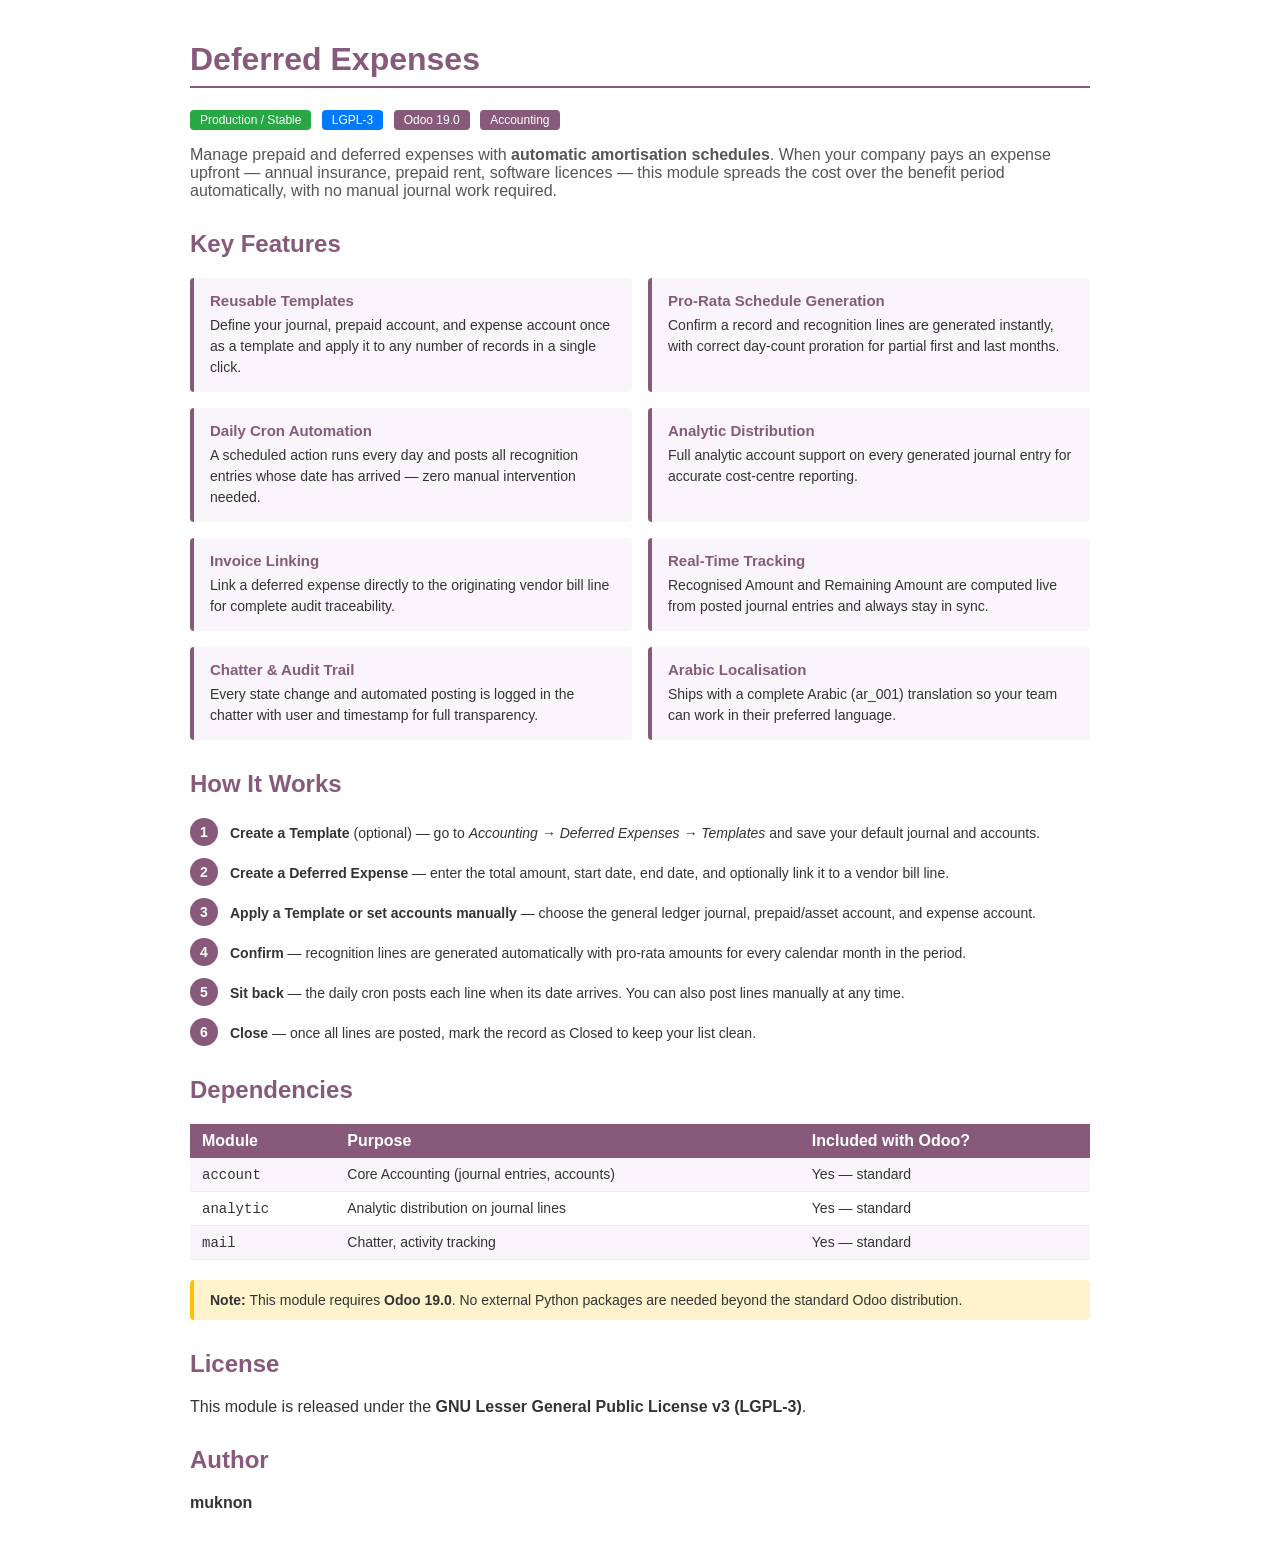
==== muknon_deferred_expense/static/description/index.html @ 41969824 "Rename modules to muknon_deferred_expense / muknon_deferred_revenue Renames both module folders and " ====
<!DOCTYPE html>
<html lang="en">
<head>
    <meta charset="UTF-8">
    <style>
        body { font-family: Arial, sans-serif; color: #333; max-width: 900px; margin: 0 auto; padding: 20px; }
        h1 { color: #875A7B; border-bottom: 2px solid #875A7B; padding-bottom: 8px; }
        h2 { color: #875A7B; margin-top: 30px; }
        h3 { color: #555; }
        .badge { display: inline-block; background: #875A7B; color: #fff; border-radius: 4px; padding: 3px 10px; font-size: 12px; margin-right: 6px; }
        .badge.green { background: #28a745; }
        .badge.blue  { background: #007bff; }
        ul { padding-left: 20px; }
        li { margin-bottom: 6px; line-height: 1.6; }
        .feature-grid { display: grid; grid-template-columns: repeat(2, 1fr); gap: 16px; margin: 20px 0; }
        .feature-card { background: #f9f5fb; border-left: 4px solid #875A7B; padding: 14px 16px; border-radius: 4px; }
        .feature-card h3 { margin: 0 0 6px; font-size: 15px; color: #875A7B; }
        .feature-card p  { margin: 0; font-size: 14px; line-height: 1.5; }
        .workflow-step { display: flex; align-items: flex-start; margin-bottom: 12px; }
        .step-num { background: #875A7B; color: #fff; border-radius: 50%; width: 28px; height: 28px; display: flex; align-items: center; justify-content: center; font-weight: bold; flex-shrink: 0; margin-right: 12px; font-size: 14px; }
        .step-text { font-size: 14px; line-height: 1.6; padding-top: 4px; }
        .dep-table { width: 100%; border-collapse: collapse; margin-top: 10px; }
        .dep-table th { background: #875A7B; color: #fff; padding: 8px 12px; text-align: left; }
        .dep-table td { padding: 8px 12px; border-bottom: 1px solid #eee; font-size: 14px; }
        .dep-table tr:nth-child(even) td { background: #f9f5fb; }
        .note { background: #fff3cd; border-left: 4px solid #ffc107; padding: 12px 16px; border-radius: 4px; font-size: 14px; margin: 20px 0; }
    </style>
</head>
<body>

<h1>Deferred Expenses</h1>

<p>
    <span class="badge green">Production / Stable</span>
    <span class="badge blue">LGPL-3</span>
    <span class="badge">Odoo 19.0</span>
    <span class="badge">Accounting</span>
</p>

<p style="font-size:16px; color:#555; margin-top:16px;">
    Manage prepaid and deferred expenses with <strong>automatic amortisation schedules</strong>.
    When your company pays an expense upfront — annual insurance, prepaid rent, software licences —
    this module spreads the cost over the benefit period automatically, with no manual journal work required.
</p>

<h2>Key Features</h2>

<div class="feature-grid">
    <div class="feature-card">
        <h3>Reusable Templates</h3>
        <p>Define your journal, prepaid account, and expense account once as a template and apply it to any number of records in a single click.</p>
    </div>
    <div class="feature-card">
        <h3>Pro-Rata Schedule Generation</h3>
        <p>Confirm a record and recognition lines are generated instantly, with correct day-count proration for partial first and last months.</p>
    </div>
    <div class="feature-card">
        <h3>Daily Cron Automation</h3>
        <p>A scheduled action runs every day and posts all recognition entries whose date has arrived — zero manual intervention needed.</p>
    </div>
    <div class="feature-card">
        <h3>Analytic Distribution</h3>
        <p>Full analytic account support on every generated journal entry for accurate cost-centre reporting.</p>
    </div>
    <div class="feature-card">
        <h3>Invoice Linking</h3>
        <p>Link a deferred expense directly to the originating vendor bill line for complete audit traceability.</p>
    </div>
    <div class="feature-card">
        <h3>Real-Time Tracking</h3>
        <p>Recognised Amount and Remaining Amount are computed live from posted journal entries and always stay in sync.</p>
    </div>
    <div class="feature-card">
        <h3>Chatter &amp; Audit Trail</h3>
        <p>Every state change and automated posting is logged in the chatter with user and timestamp for full transparency.</p>
    </div>
    <div class="feature-card">
        <h3>Arabic Localisation</h3>
        <p>Ships with a complete Arabic (ar_001) translation so your team can work in their preferred language.</p>
    </div>
</div>

<h2>How It Works</h2>

<div class="workflow-step">
    <div class="step-num">1</div>
    <div class="step-text"><strong>Create a Template</strong> (optional) — go to <em>Accounting → Deferred Expenses → Templates</em> and save your default journal and accounts.</div>
</div>
<div class="workflow-step">
    <div class="step-num">2</div>
    <div class="step-text"><strong>Create a Deferred Expense</strong> — enter the total amount, start date, end date, and optionally link it to a vendor bill line.</div>
</div>
<div class="workflow-step">
    <div class="step-num">3</div>
    <div class="step-text"><strong>Apply a Template or set accounts manually</strong> — choose the general ledger journal, prepaid/asset account, and expense account.</div>
</div>
<div class="workflow-step">
    <div class="step-num">4</div>
    <div class="step-text"><strong>Confirm</strong> — recognition lines are generated automatically with pro-rata amounts for every calendar month in the period.</div>
</div>
<div class="workflow-step">
    <div class="step-num">5</div>
    <div class="step-text"><strong>Sit back</strong> — the daily cron posts each line when its date arrives. You can also post lines manually at any time.</div>
</div>
<div class="workflow-step">
    <div class="step-num">6</div>
    <div class="step-text"><strong>Close</strong> — once all lines are posted, mark the record as Closed to keep your list clean.</div>
</div>

<h2>Dependencies</h2>

<table class="dep-table">
    <tr><th>Module</th><th>Purpose</th><th>Included with Odoo?</th></tr>
    <tr><td><code>account</code></td><td>Core Accounting (journal entries, accounts)</td><td>Yes — standard</td></tr>
    <tr><td><code>analytic</code></td><td>Analytic distribution on journal lines</td><td>Yes — standard</td></tr>
    <tr><td><code>mail</code></td><td>Chatter, activity tracking</td><td>Yes — standard</td></tr>
</table>

<div class="note">
    <strong>Note:</strong> This module requires <strong>Odoo 19.0</strong>. No external Python packages are needed beyond the standard Odoo distribution.
</div>

<h2>License</h2>
<p>This module is released under the <strong>GNU Lesser General Public License v3 (LGPL-3)</strong>.</p>

<h2>Author</h2>
<p><strong>muknon</strong></p>

</body>
</html>
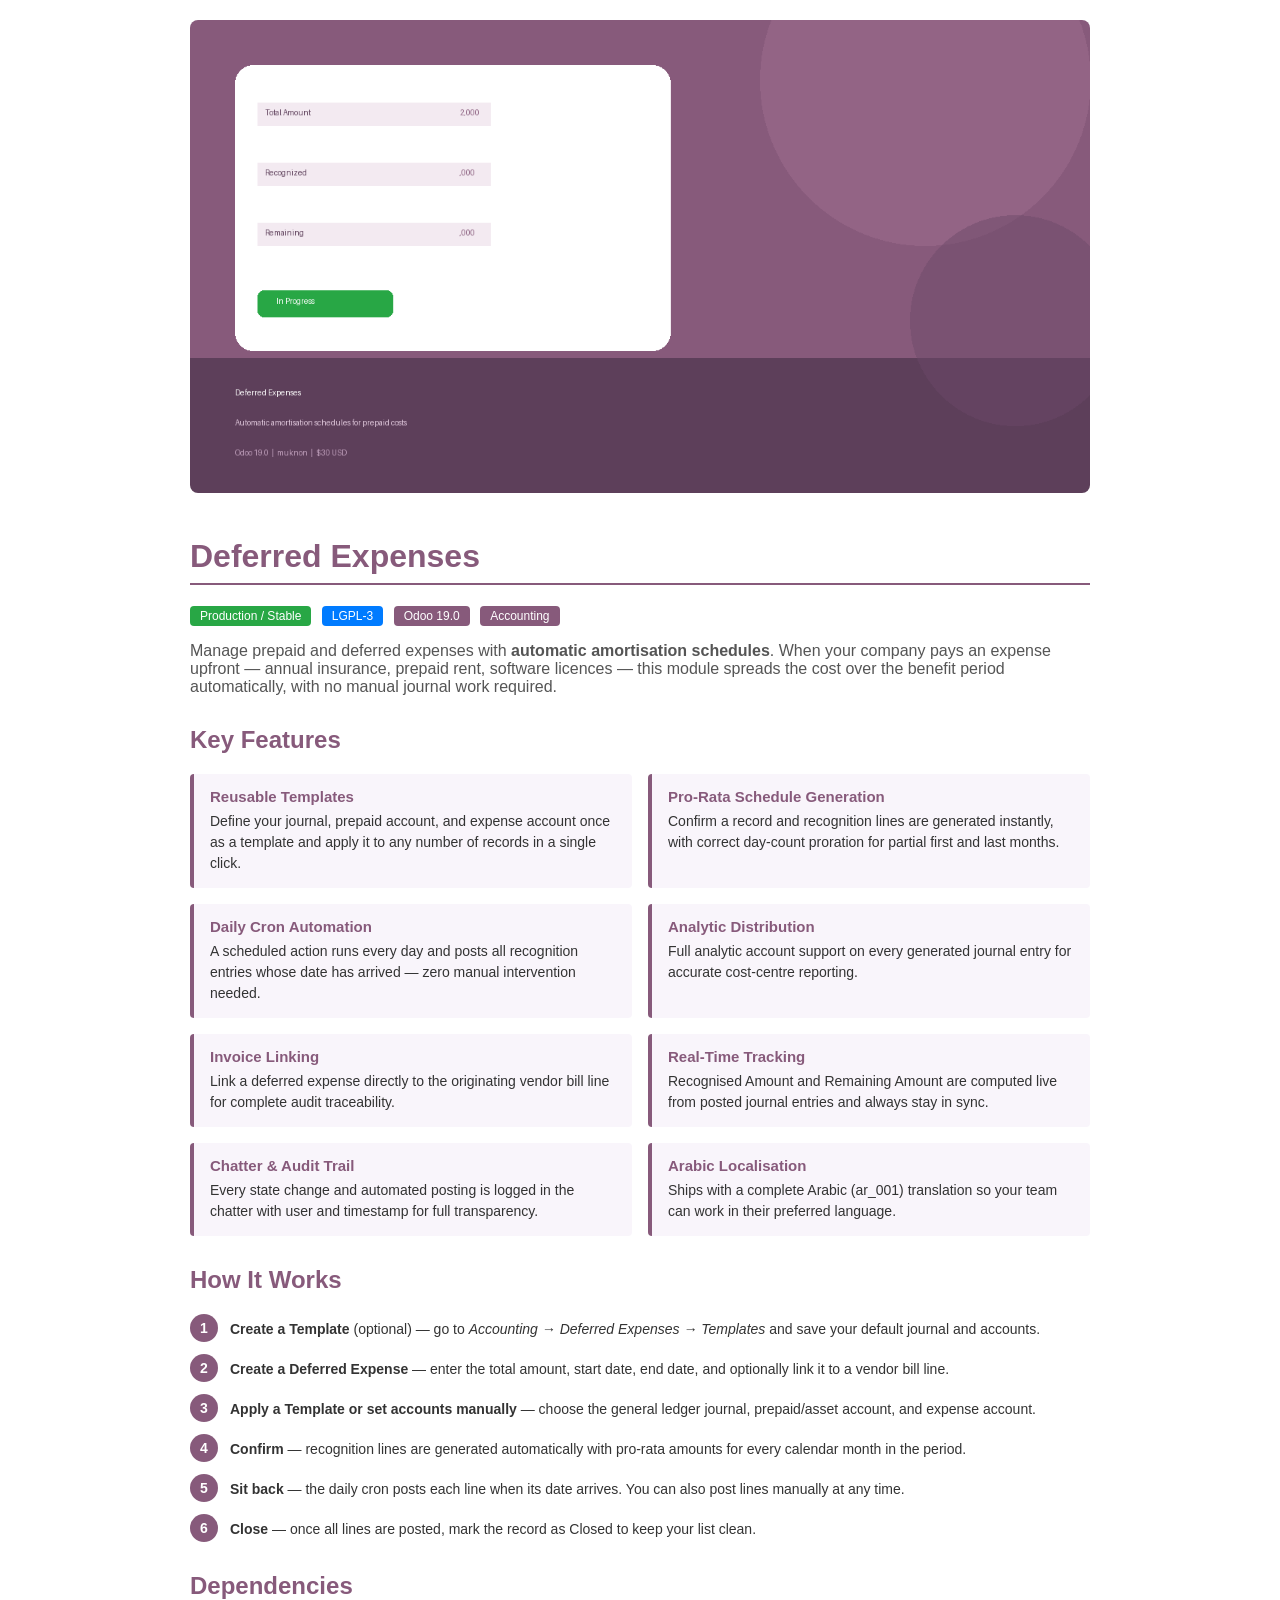
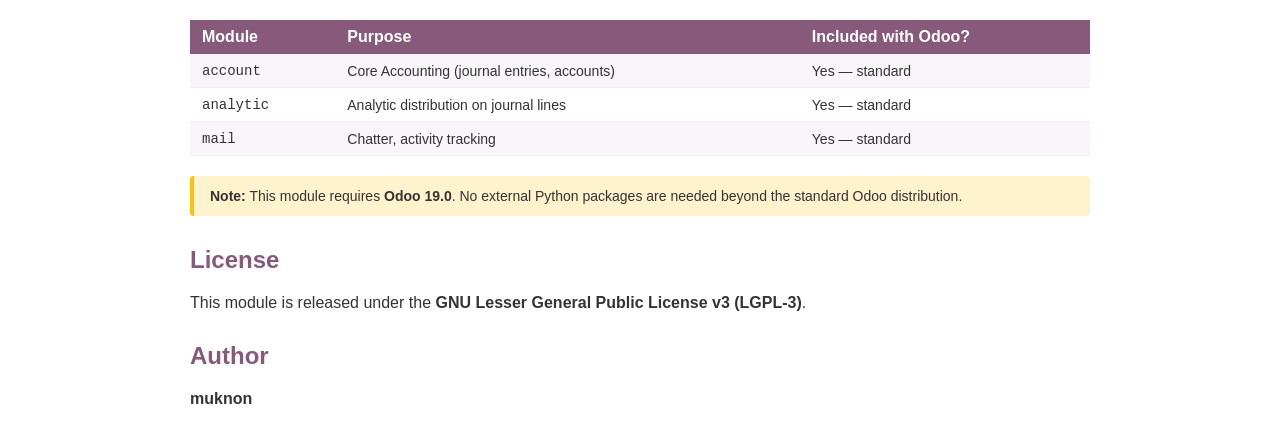
==== commit a2f92537: "Add icon and banner images for App Store listing Adds icon.png (128x128) and banner.png (1200x630) t" ====
--- a/muknon_deferred_expense/static/description/index.html
+++ b/muknon_deferred_expense/static/description/index.html
@@ -28,6 +28,7 @@
 </head>
 <body>
 
+<img src="banner.png" alt="Deferred Expenses" style="width:100%;border-radius:8px;margin-bottom:20px;"/>
 <h1>Deferred Expenses</h1>
 
 <p>
